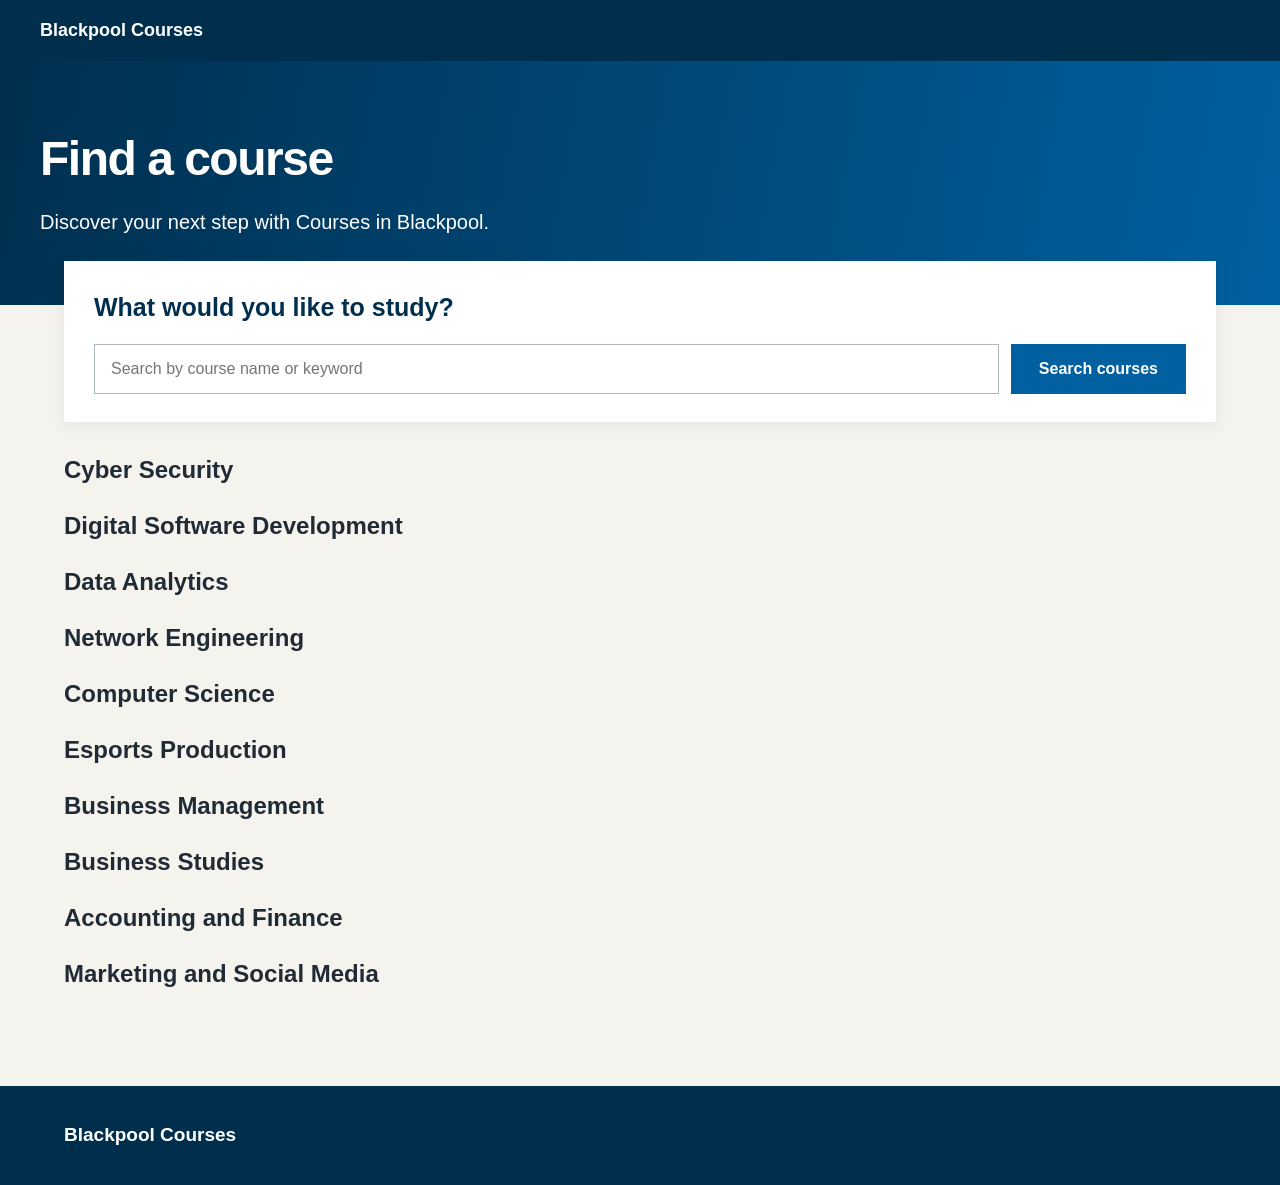
==== index.html @ 41bfefc9 "add source files to project and rename txt files to js" ====
<!doctype html>
<html lang="en">

<head>
    <meta charset="utf-8">
    <meta name="viewport" content="width=device-width, initial-scale=1">
    <title>Blackpool Courses</title>
    <link rel="stylesheet" href="style.css">
    <style>

    </style>
</head>

<body>
    <header>
        <div class="header-inner">
            <div class="brand">
                Blackpool Courses</div>

        </div>
    </header>
    <section class="hero">
        <div class="hero-inner">
            <h1>Find a course</h1>
            <p>Discover your next step with Courses in Blackpool.</p>
        </div>
    </section>
    <main>
        <div class="content">
            <section class="search-panel">
                <h2>What would you like to study?</h2>
                <div class="search-row"><input id="search" type="search"
                        placeholder="Search by course name or keyword"><button class="btn">Search courses</button></div>
            </section>
                <section>
                    <div id="courses">loading courses...    </div>
                </section>
        </div>
    </main>
    <footer>
        <div class="footer-inner"><strong>Blackpool Courses</strong></div>
    </footer>
    <script src="courses.js"></script>
    <script src="app.js"></script>
</body>

</html>
---- style.css ----
:root {
	--brand-dark: #002f4e/*#122c4b*/;
	--brand: #0060a0 /*#0876b9*/;
	--brand-light: #128fe2;
	--light: #f5f3ee;
	--dark: #202b35;
}

* {
	box-sizing: border-box
}

body {
	margin: 0;
	color: var(--dark);
	font-family: Arial, Helvetica, sans-serif;
	background: #fff;
	line-height: 1.5
}


header {
	background: var(--brand-dark);
	color: white
}

.header-inner {
	max-width: 1240px;
	margin: auto;
	padding: 21px 20px;
	display: flex;
	align-items: center;
	justify-content: space-between;
	gap: 28px
}

.brand {
	display: flex;
	align-items: center;
	gap: 14px;
	font-weight: bold;
	font-size: 18px;
	line-height: 1.05
}


.hero {
	background: linear-gradient(100deg, var(--brand-dark), var(--brand));
	color: #fff
}

.hero-inner {
	max-width: 1240px;
	margin: auto;
	padding: 62px 20px 68px
}


.hero h1 {
	font-size: 48px;
	margin: 0 0 12px;
	letter-spacing: -1.5px
}

.hero p {
	font-size: 20px;
	max-width: 610px;
	margin: 0;
}

main {
	background: var(--light);
	padding: 46px 5% 75px
}

.content {
	max-width: 1240px;
	margin: auto
}

.search-panel {
	background: white;
	padding: 28px 30px;
	box-shadow: 0 3px 14px #102b4514;
	margin-top: -90px;
	position: relative
}

.search-panel h2 {
	margin: 0 0 18px;
	color: var(--brand-dark);
	font-size: 25px
}

.search-row {
	display: flex;
	gap: 12px
}

.search-row input {
	flex: 1;
	border: 1px solid #acb8c1;
	padding: 15px 16px;
	font-size: 16px
}

.btn {
	border: 0;
	background: var(--brand);
	color: #fff;
	padding: 0 28px;
	font-size: 16px;
	font-weight: bold;
	cursor: pointer
}

.btn:hover {
	background: var(--brand-dark)
}

#courses {
	margin-top: 30px
}

.empty {
	display: none;
	text-align: center;
	padding: 30px;
	background: #fff
}

footer {
	background: var(--brand-dark);
	color: white;
	padding: 35px 5%;
	font-size: 19px
}

.footer-inner {
	max-width: 1240px;
	margin: auto;
}


@media(max-width:760px) {

	.hero-inner {
		padding-top: 35px
	}

	.search-panel {
		margin-top: -80px;
		padding: 22px
	}

	.search-row {
		display: block
	}

	.search-row input {
		width: 100%;
		margin-bottom: 10px
	}

	.btn {
		width: 100%;
		height: 49px;
	}

	.filters {
		margin-bottom: 25px
	}

	.footer-inner {
		display: block
	}
}
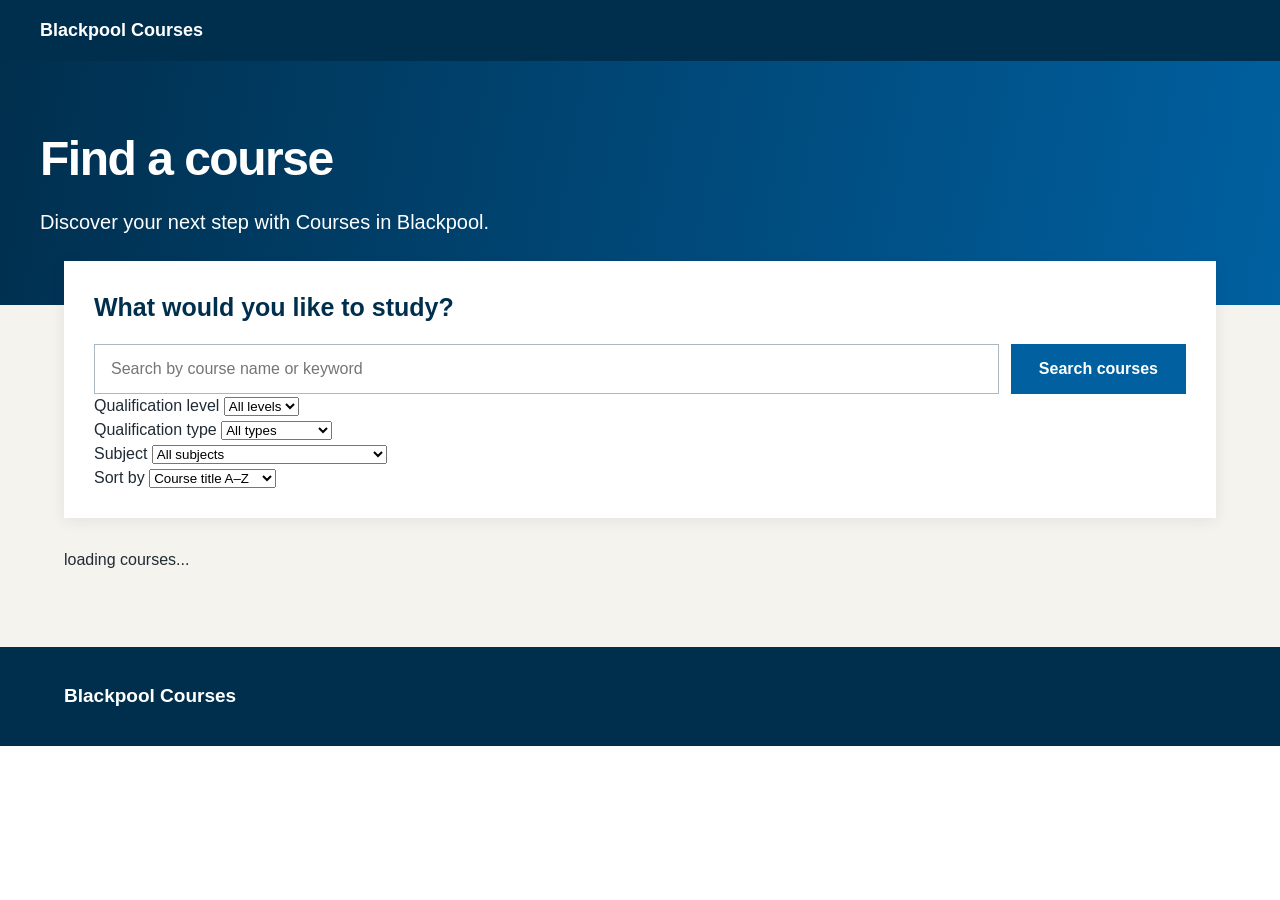
==== commit 6a8b1f67: "now to update index.html to use the dDOM references ourt script expects, starting with assiging corr" ====
--- a/index.html
+++ b/index.html
@@ -30,11 +30,89 @@
             <section class="search-panel">
                 <h2>What would you like to study?</h2>
                 <div class="search-row"><input id="search" type="search"
-                        placeholder="Search by course name or keyword"><button class="btn">Search courses</button></div>
+                        placeholder="Search by course name or keyword"><button id="searchButton" class="btn">Search
+                        courses</button>
+                </div>
+                <div class="filters">
+
+                    <div>
+                        <label for="level-filter">
+                            Qualification level
+                        </label>
+
+                        <select id="level-filter">
+                            <option value="all">
+                                All levels
+                            </option>
+                        </select>
+                    </div>
+
+
+                    <div>
+                        <label for="type-filter">
+                            Qualification type
+                        </label>
+
+                        <select id="type-filter">
+                            <option value="all">
+                                All types
+                            </option>
+                        </select>
+                    </div>
+
+
+                    <div>
+                        <label for="subject-filter">
+                            Subject
+                        </label>
+
+                        <select id="subject-filter">
+                            <option value="all">
+                                All subjects
+                            </option>
+                        </select>
+                    </div>
+
+                </div>
+                <div class="sort-control">
+
+                    <label for="sort">
+                        Sort by
+                    </label>
+
+                    <select id="sort">
+
+                        <option value="title-asc">
+                            Course title A–Z
+                        </option>
+
+                        <option value="title-desc">
+                            Course title Z–A
+                        </option>
+
+                        <option value="level-asc">
+                            Level low to high
+                        </option>
+
+                        <option value="level-desc">
+                            Level high to low
+                        </option>
+
+                        <option value="date-asc">
+                            Start date earliest
+                        </option>
+
+                        <option value="date-desc">
+                            Start date latest
+                        </option>
+
+                    </select>
+
+                </div>
             </section>
-                <section>
-                    <div id="courses">loading courses...    </div>
-                </section>
+            <section>
+                <div id="courses">loading courses... </div>
+            </section>
         </div>
     </main>
     <footer>
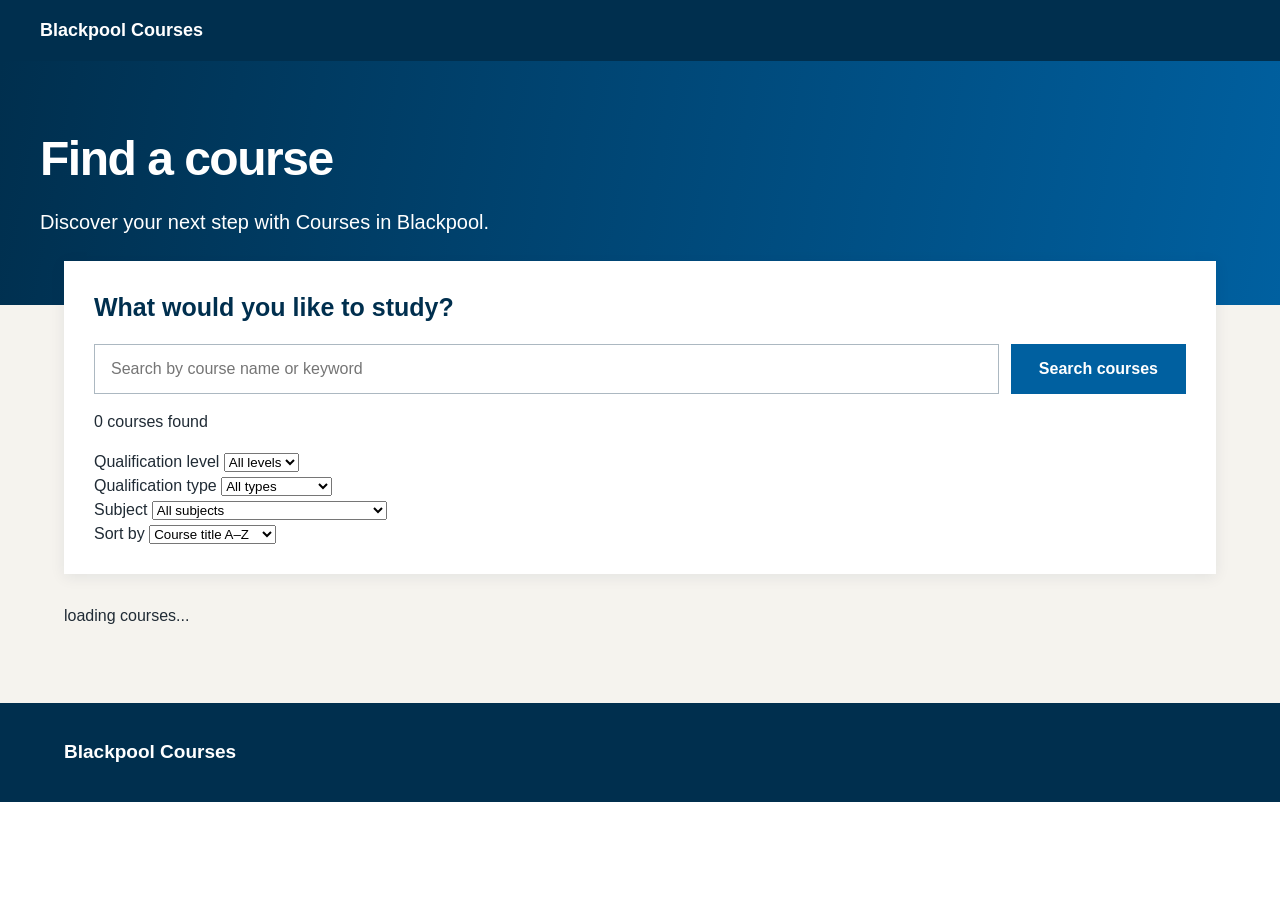
==== commit abf9f763: "added results counter element with placeholder (though placeholder is  moot as app.js replaces its c" ====
--- a/index.html
+++ b/index.html
@@ -33,6 +33,9 @@
                         placeholder="Search by course name or keyword"><button id="searchButton" class="btn">Search
                         courses</button>
                 </div>
+                <p id="results-counter">
+                    0 courses found
+                </p>
                 <div class="filters">
 
                     <div>
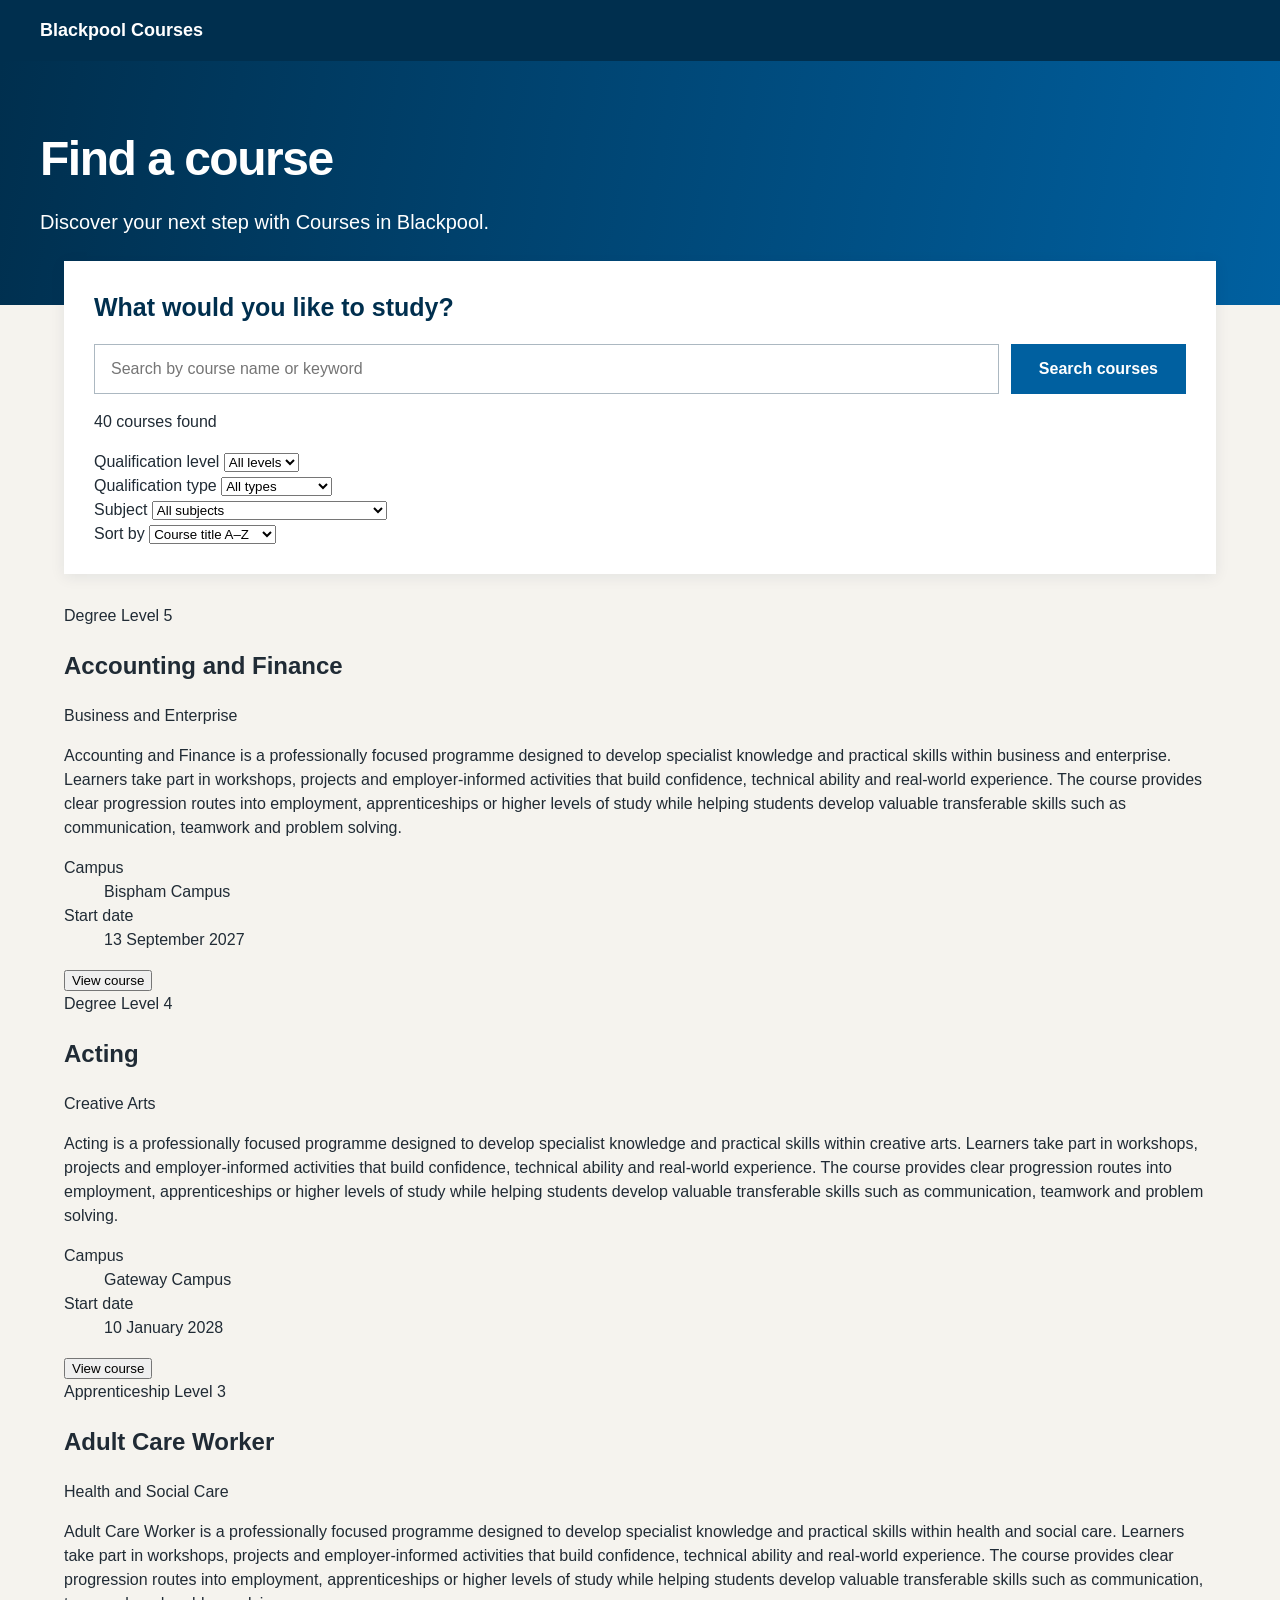
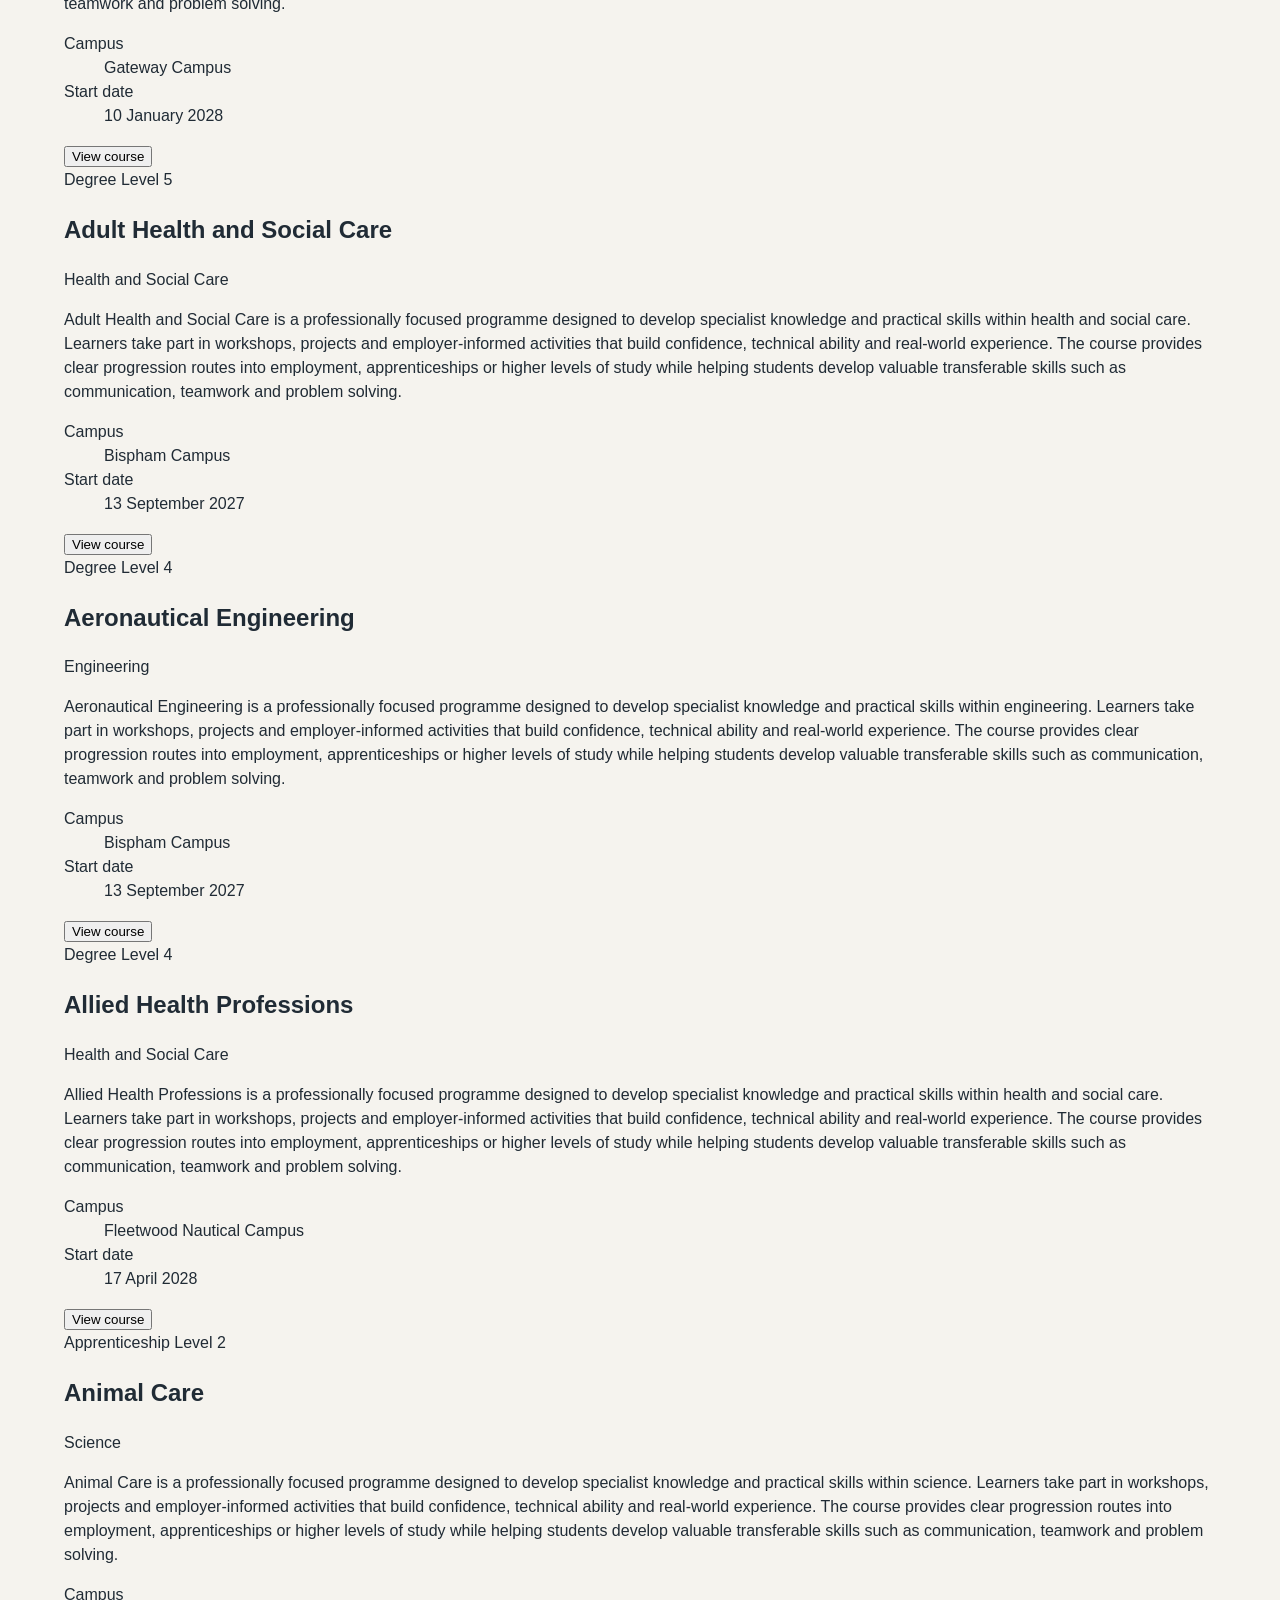
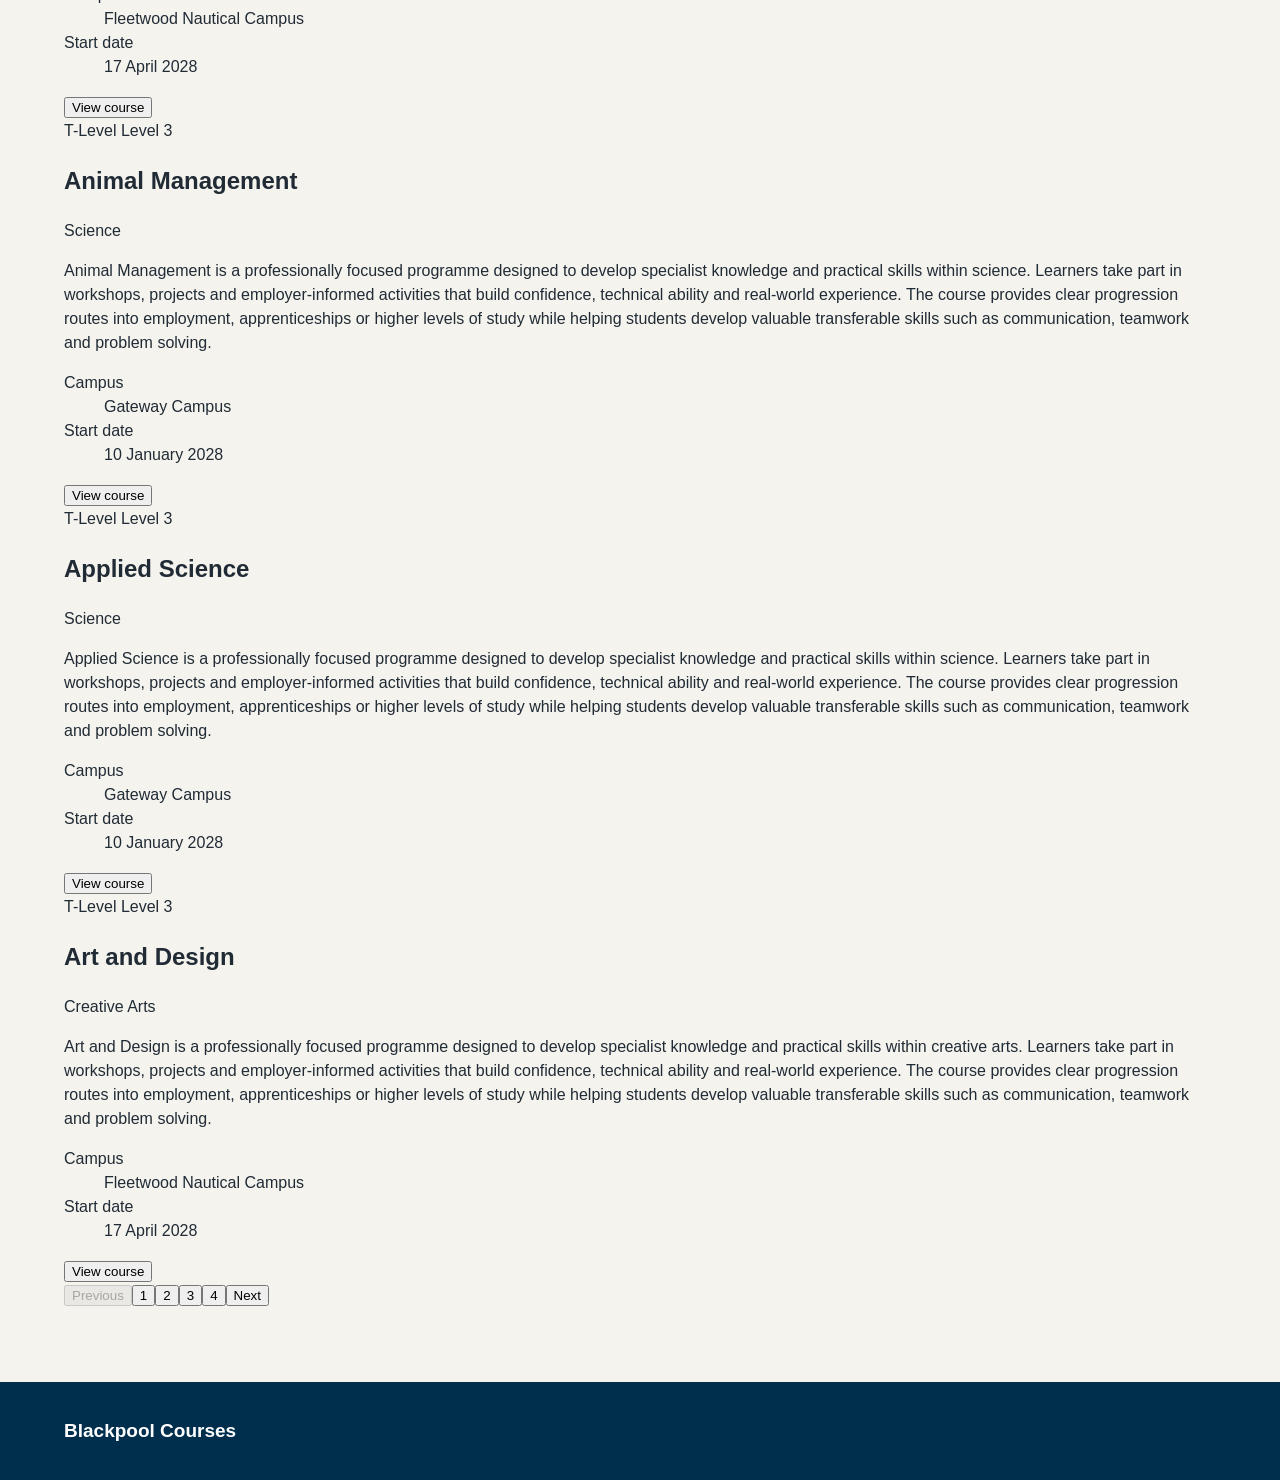
==== commit 85547456: "tested index.html in live server, console showed some typos  / syntax issues, cleaned up these issue" ====
--- a/index.html
+++ b/index.html
@@ -30,7 +30,7 @@
             <section class="search-panel">
                 <h2>What would you like to study?</h2>
                 <div class="search-row"><input id="search" type="search"
-                        placeholder="Search by course name or keyword"><button id="searchButton" class="btn">Search
+                        placeholder="Search by course name or keyword"><button id="search-button" class="btn">Search
                         courses</button>
                 </div>
                 <p id="results-counter">
@@ -113,9 +113,20 @@
 
                 </div>
             </section>
+            <div id="no-results" hidden>
+
+                <h2>No courses found</h2>
+
+                <p>
+                    Try changing your search term or filters.
+                </p>
+
+            </div>
             <section>
                 <div id="courses">loading courses... </div>
             </section>
+
+            <div id="pagination" aria-label="Course results pages"></div>
         </div>
     </main>
     <footer>
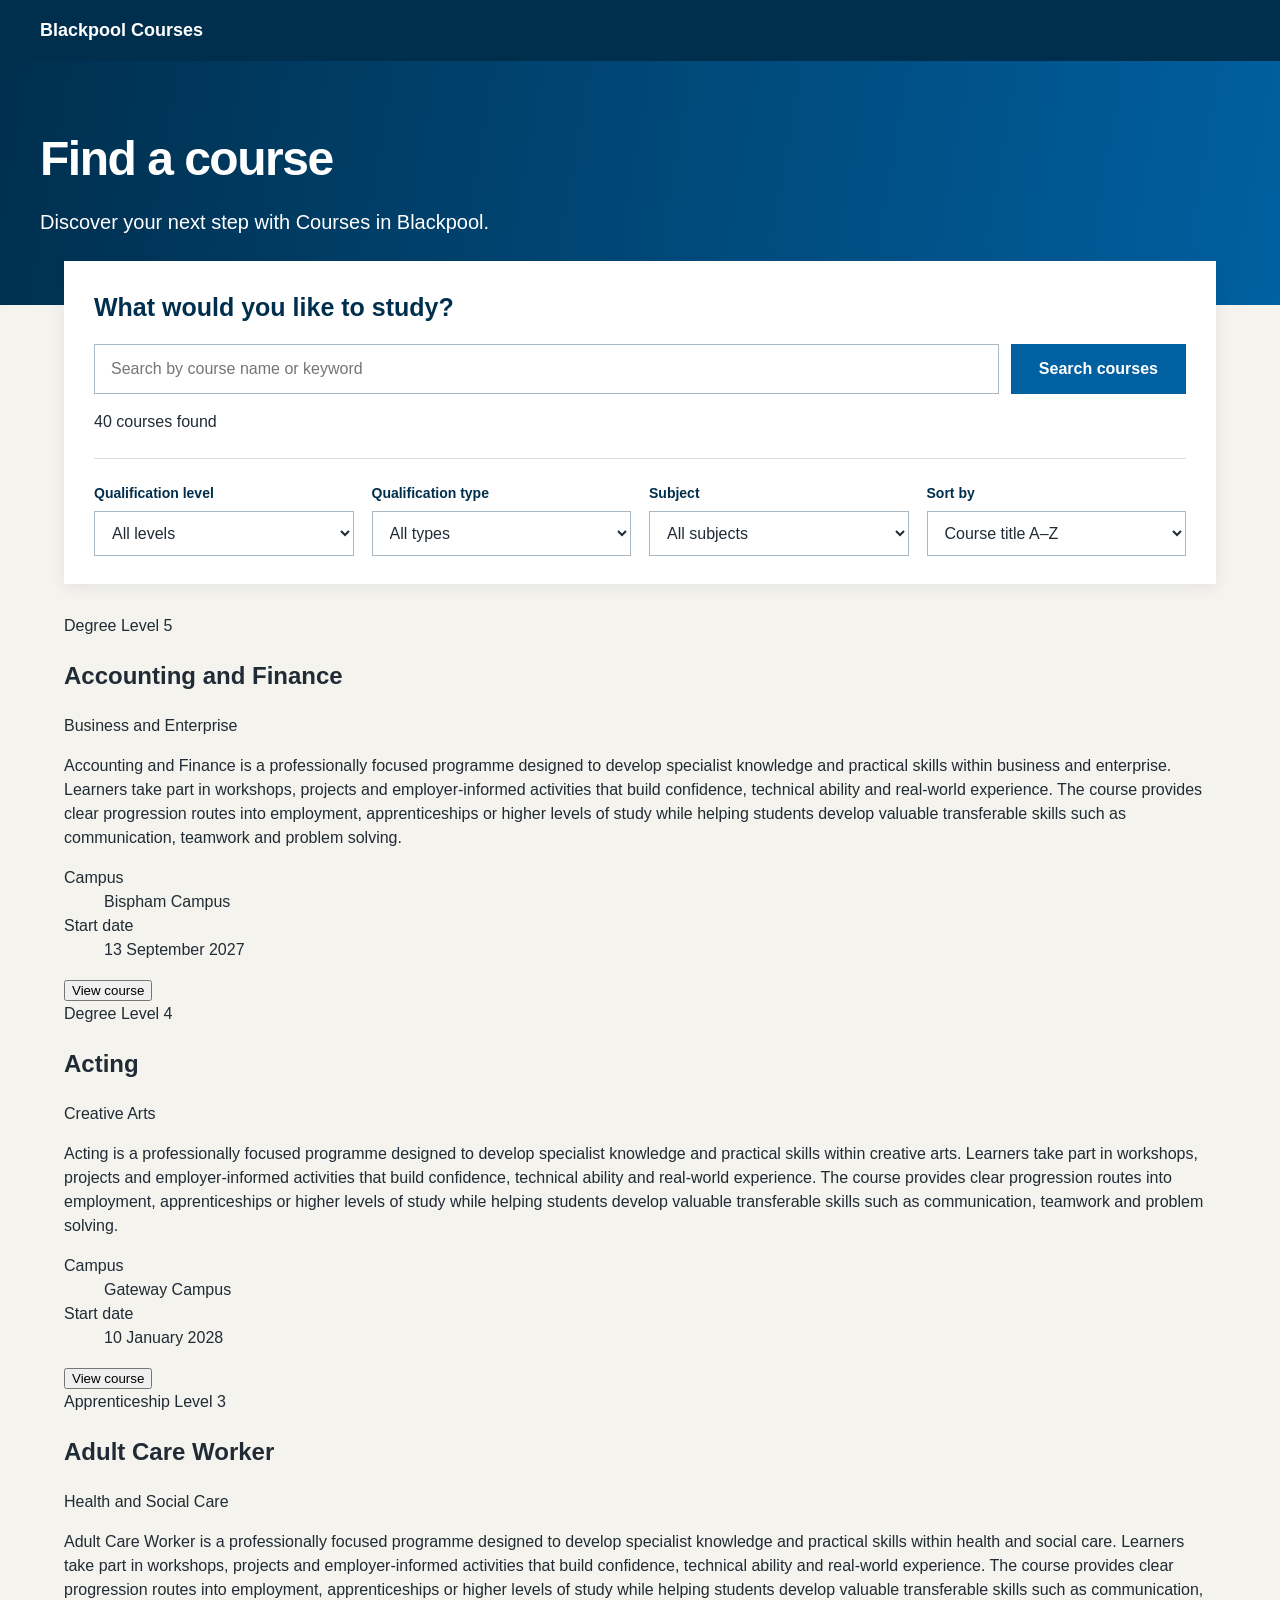
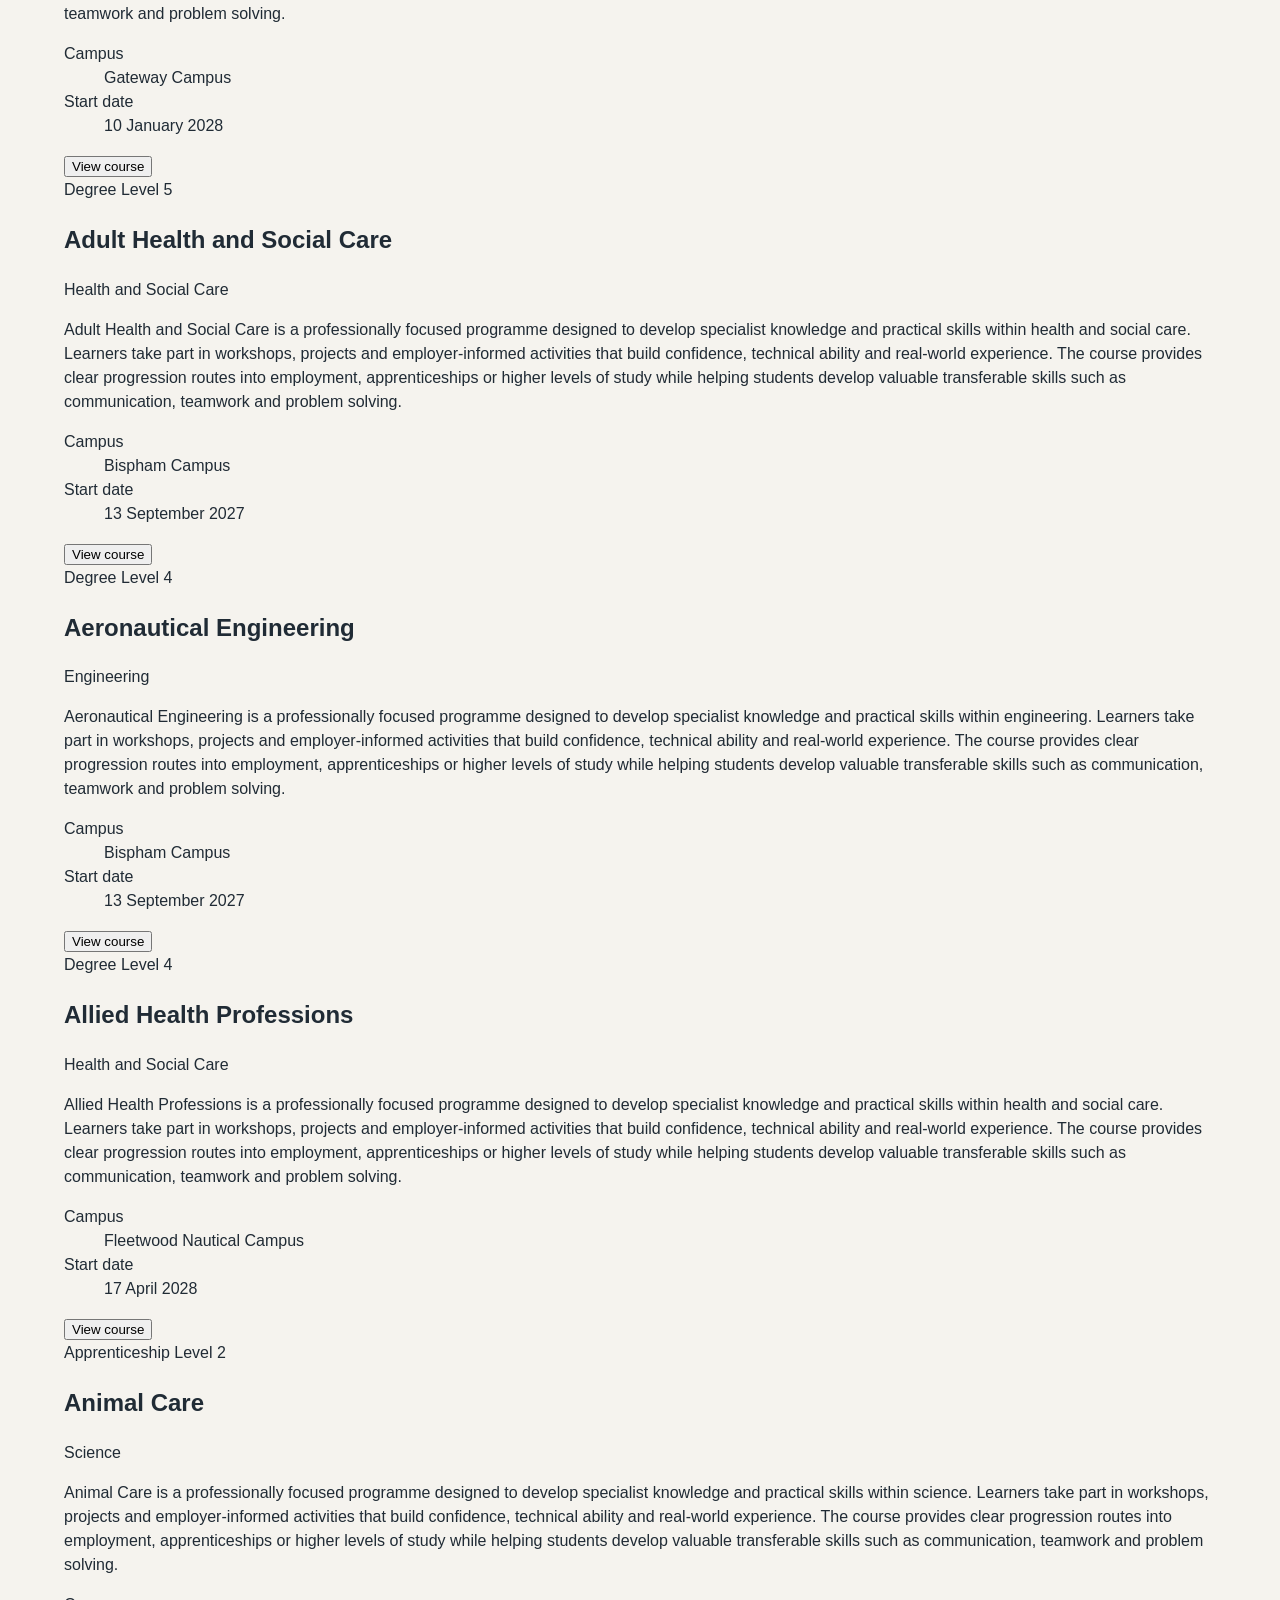
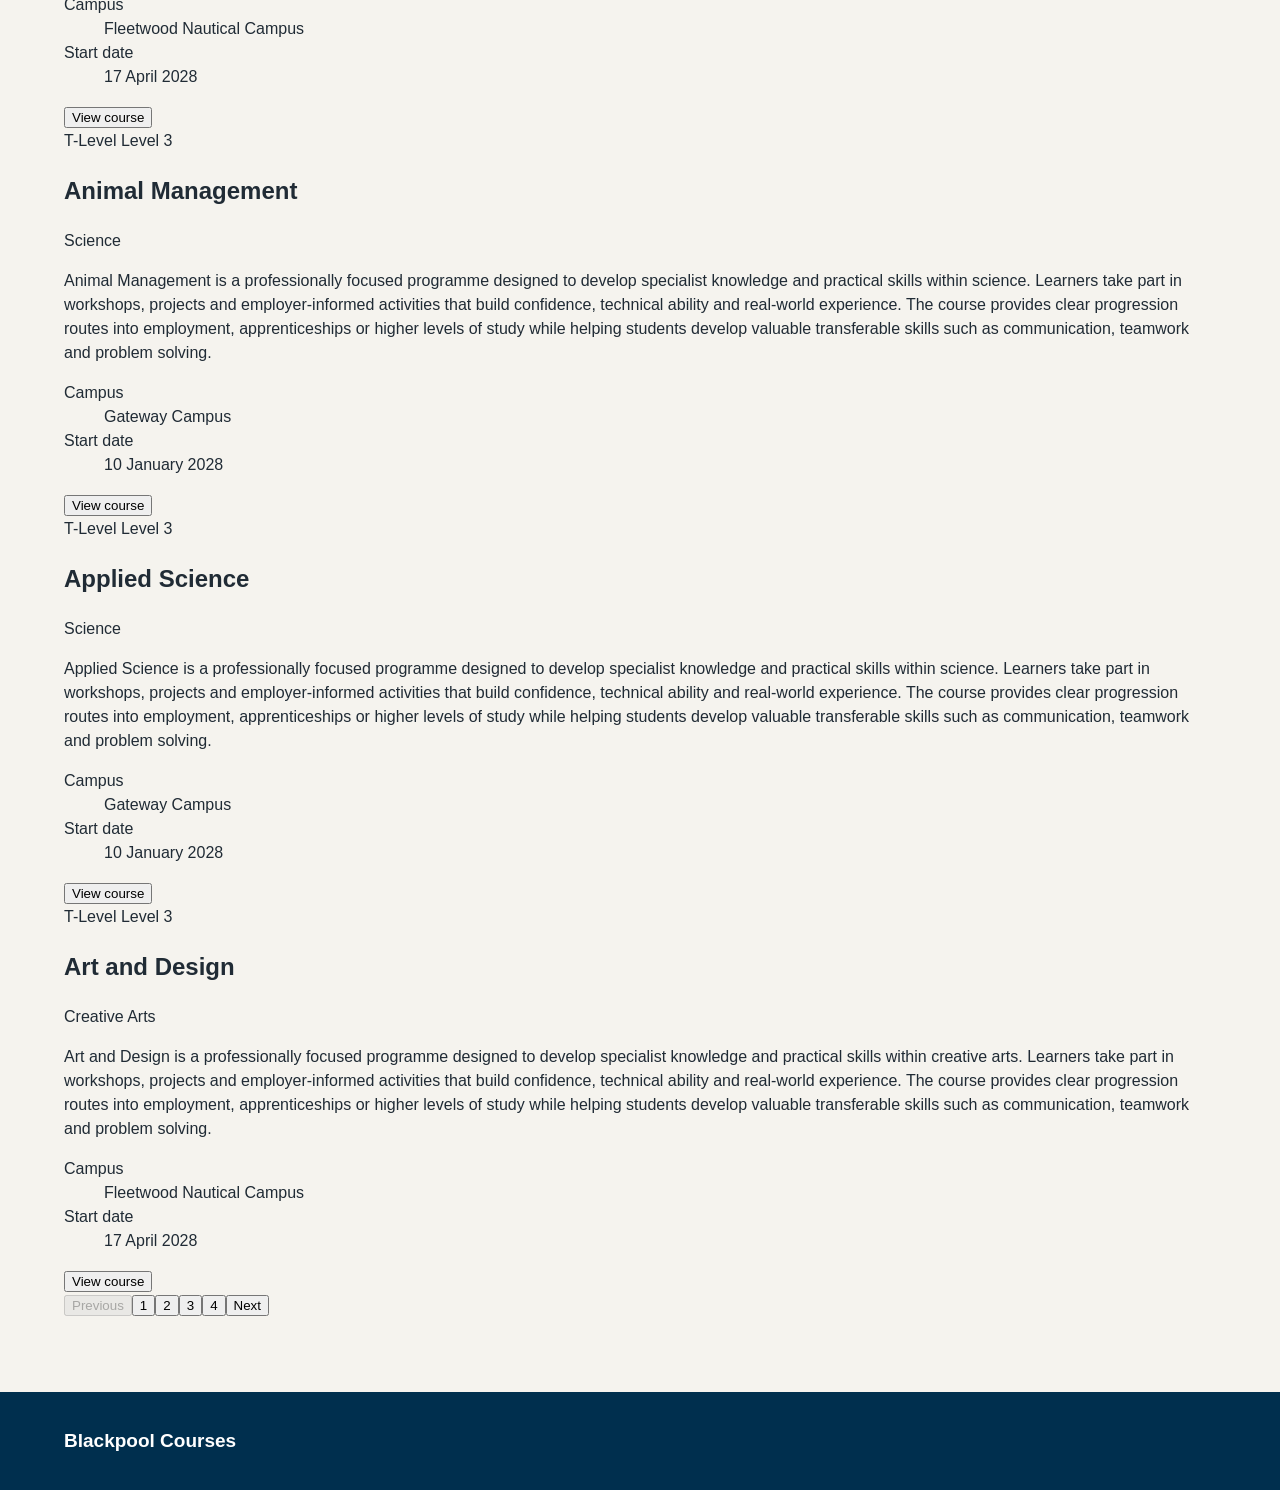
==== commit 5a8a82af: "add styling for filter controls (inc sorting)" ====
--- a/index.html
+++ b/index.html
@@ -38,7 +38,7 @@
                 </p>
                 <div class="filters">
 
-                    <div>
+                    <div class="filter-control">
                         <label for="level-filter">
                             Qualification level
                         </label>
@@ -51,7 +51,7 @@
                     </div>
 
 
-                    <div>
+                    <div class="filter-control">
                         <label for="type-filter">
                             Qualification type
                         </label>
@@ -64,7 +64,7 @@
                     </div>
 
 
-                    <div>
+                    <div class="filter-control">
                         <label for="subject-filter">
                             Subject
                         </label>
@@ -76,42 +76,44 @@
                         </select>
                     </div>
 
-                </div>
-                <div class="sort-control">
+                    <div class="filter-control">
 
-                    <label for="sort">
-                        Sort by
-                    </label>
+                        <label for="sort">
+                            Sort by
+                        </label>
 
-                    <select id="sort">
+                        <select id="sort">
 
-                        <option value="title-asc">
-                            Course title A–Z
-                        </option>
+                            <option value="title-asc">
+                                Course title A–Z
+                            </option>
 
-                        <option value="title-desc">
-                            Course title Z–A
-                        </option>
+                            <option value="title-desc">
+                                Course title Z–A
+                            </option>
 
-                        <option value="level-asc">
-                            Level low to high
-                        </option>
+                            <option value="level-asc">
+                                Level low to high
+                            </option>
 
-                        <option value="level-desc">
-                            Level high to low
-                        </option>
+                            <option value="level-desc">
+                                Level high to low
+                            </option>
 
-                        <option value="date-asc">
-                            Start date earliest
-                        </option>
+                            <option value="date-asc">
+                                Start date earliest
+                            </option>
 
-                        <option value="date-desc">
-                            Start date latest
-                        </option>
+                            <option value="date-desc">
+                                Start date latest
+                            </option>
 
-                    </select>
+                        </select>
+
+                    </div>
 
                 </div>
+
             </section>
             <div id="no-results" hidden>
 
--- a/style.css
+++ b/style.css
@@ -174,4 +174,41 @@
 	.footer-inner {
 		display: block
 	}
+}
+
+/*Douglas' CSS*/
+
+/*FILTER  CONTROLS*/
+
+.filters {
+	display: grid;
+	grid-template-columns: repeat(4, 1fr);
+	gap: 18px;
+	margin-top: 24px;
+	padding-top: 24px;
+	border-top: 1px solid #d8dee3;
+}
+
+
+.filter-control {
+	display: flex;
+	flex-direction: column;
+	gap: 7px;
+}
+
+
+.filter-control label {
+	font-weight: bold;
+	color: var(--brand-dark);
+	font-size: 14px;
+}
+
+
+.filter-control select {
+	width: 100%;
+	padding: 12px 13px;
+	border: 1px solid #acb8c1;
+	background: white;
+	font: inherit;
+	color: var(--dark);
 }
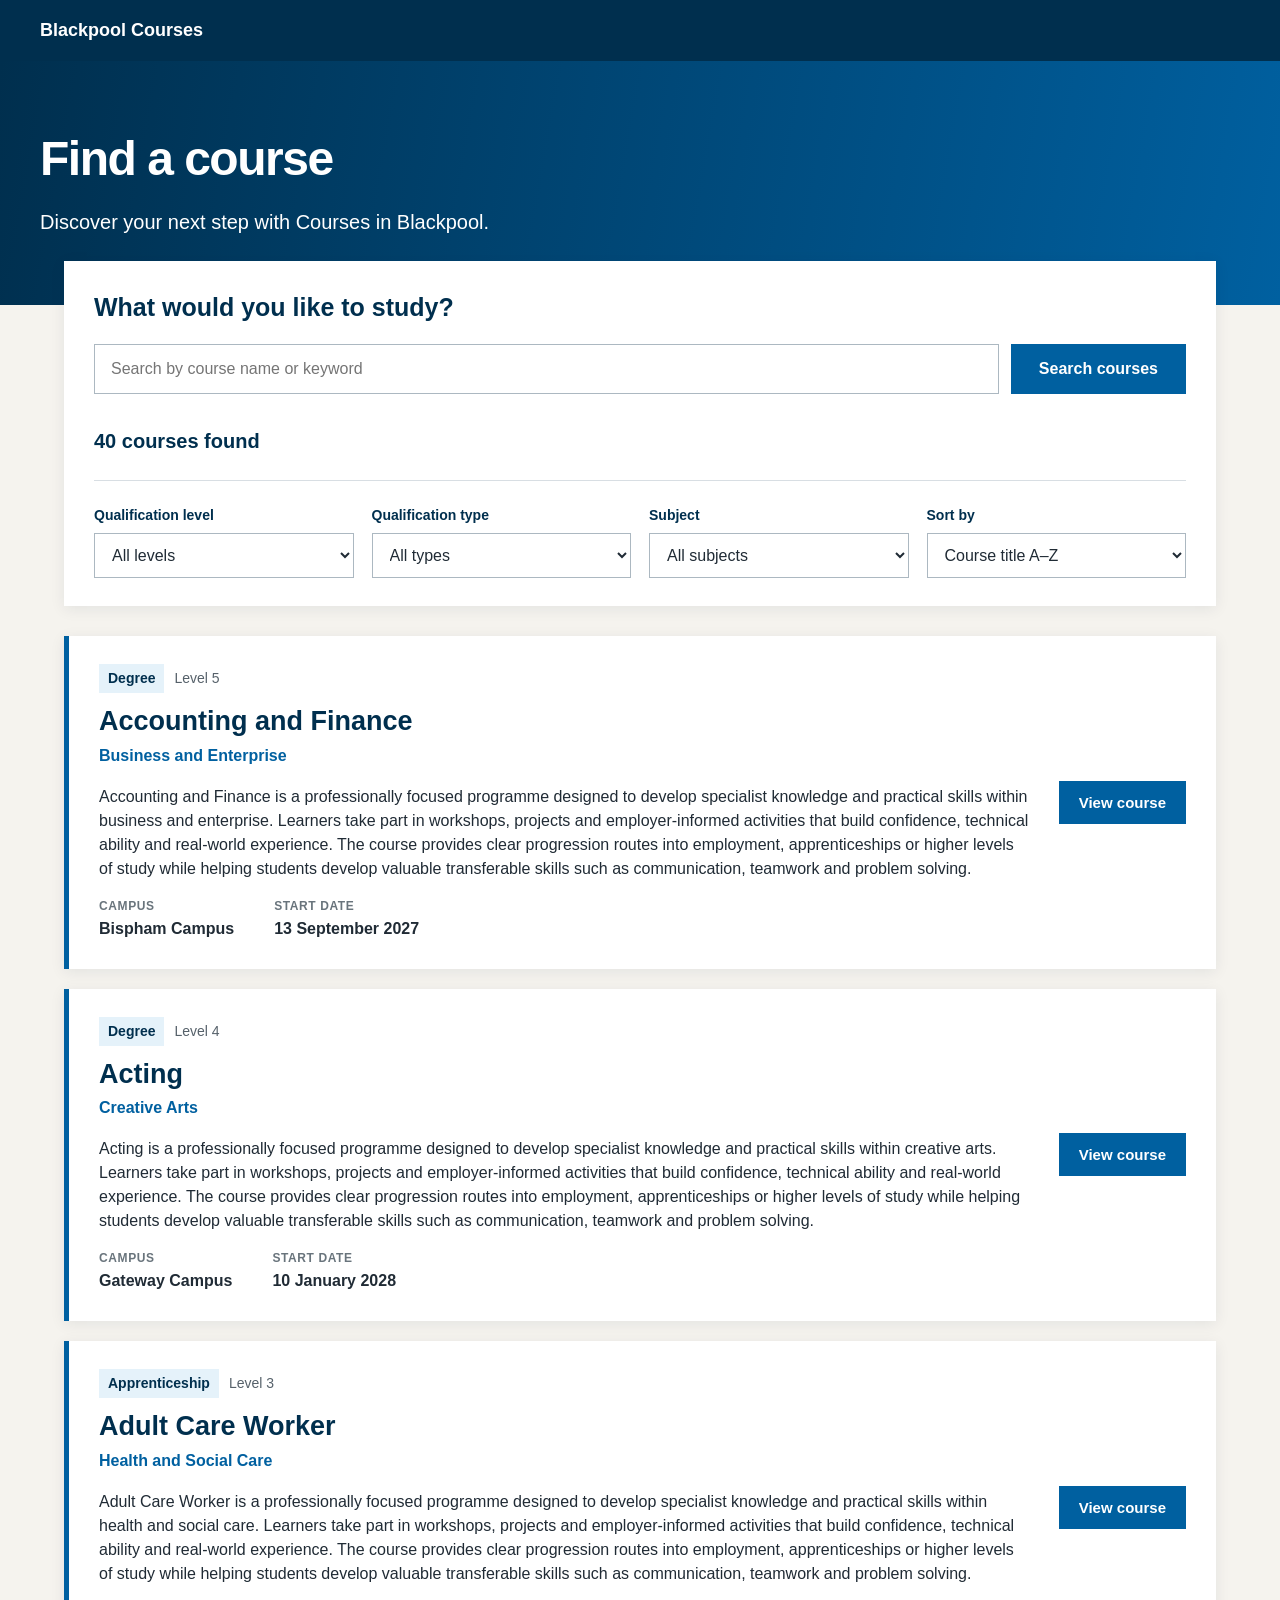
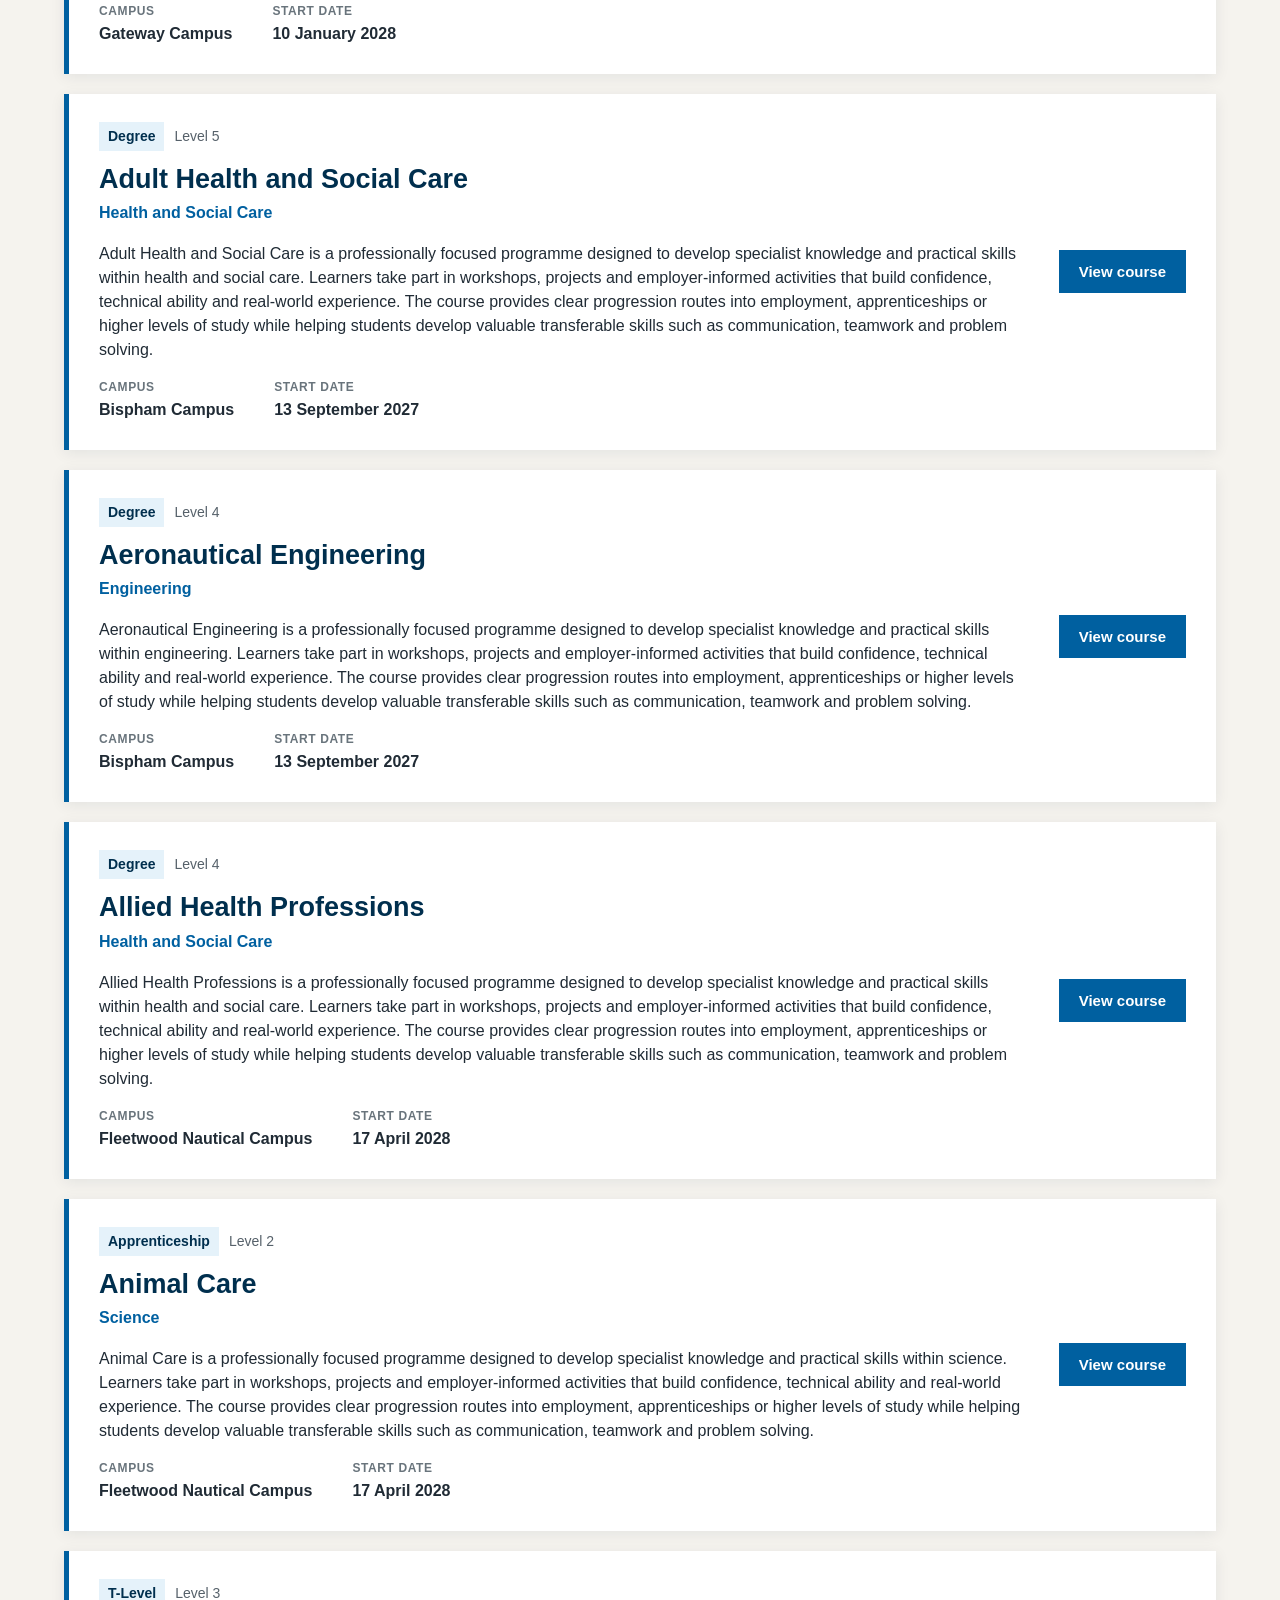
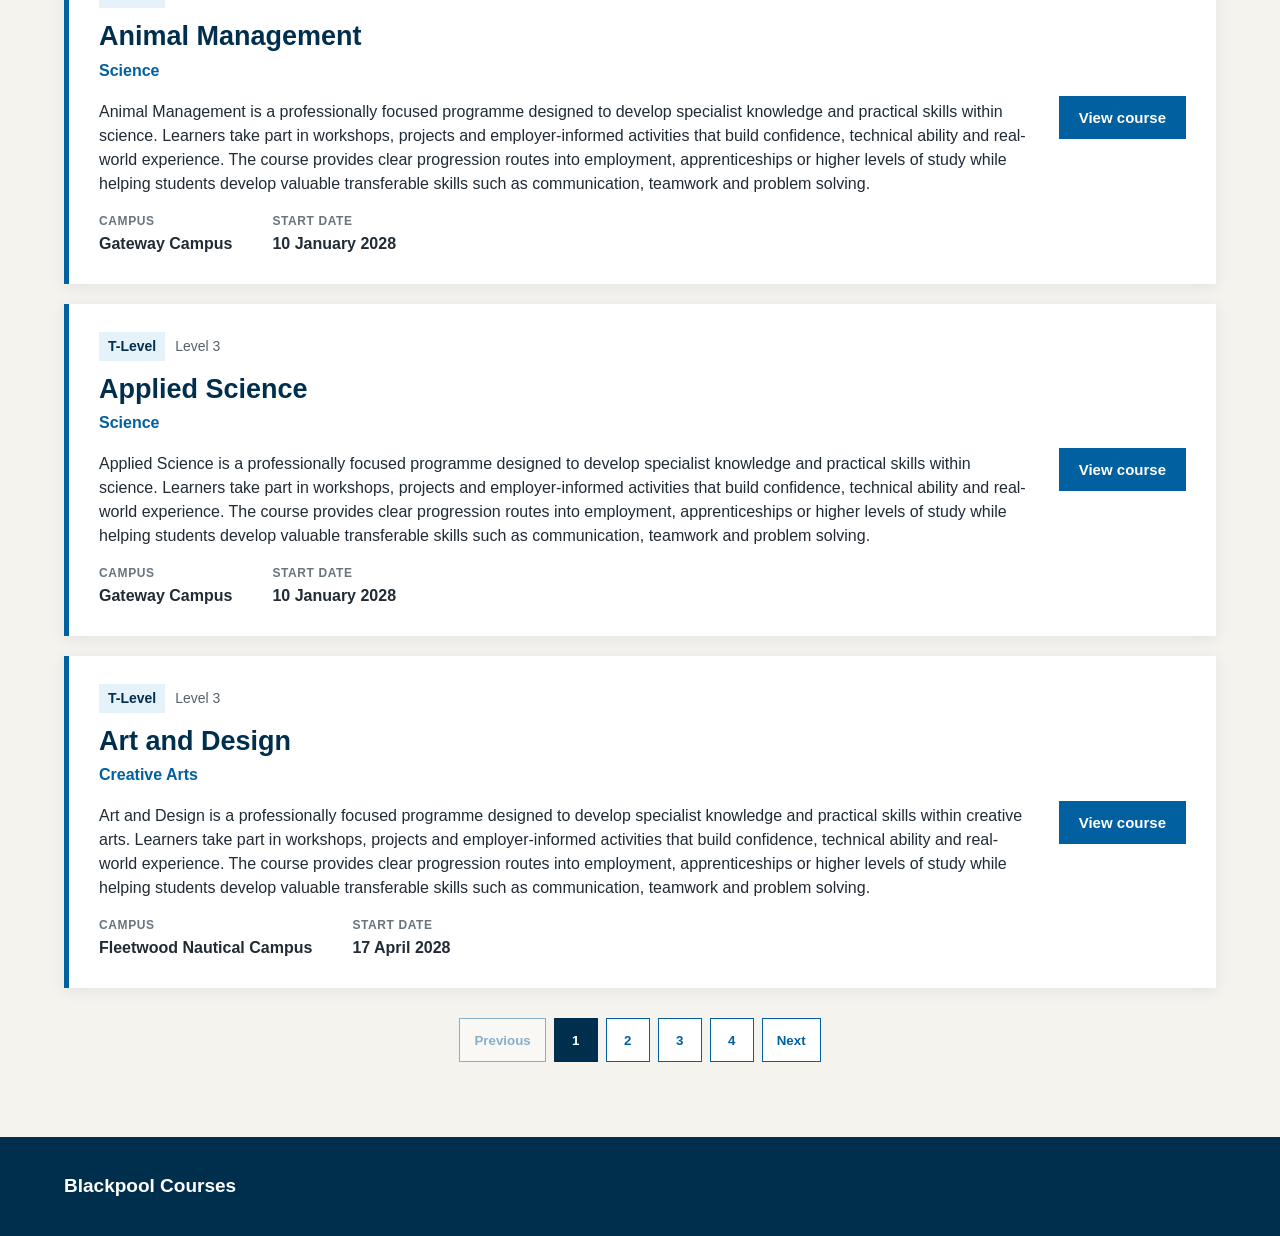
==== commit c26d2a3f: "proofread comments and    fix any  typos" ====
--- a/index.html
+++ b/index.html
@@ -6,9 +6,6 @@
     <meta name="viewport" content="width=device-width, initial-scale=1">
     <title>Blackpool Courses</title>
     <link rel="stylesheet" href="style.css">
-    <style>
-
-    </style>
 </head>
 
 <body>
--- a/style.css
+++ b/style.css
@@ -211,4 +211,244 @@
 	background: white;
 	font: inherit;
 	color: var(--dark);
+}
+
+/*RESULTS AREA*/
+
+#results-counter {
+    margin: 32px 0 16px;
+    font-size: 20px;
+    font-weight: bold;
+    color: var(--brand-dark);
+}
+
+#courses {
+    display: grid;
+    gap: 20px;
+}
+
+/*COURSE CARDS*/
+
+.course-card {
+    background: #fff;
+    display: flex;
+    justify-content: space-between;
+    gap: 30px;
+
+    padding: 28px 30px;
+
+    border-left: 5px solid var(--brand);
+
+    box-shadow: 0 3px 14px rgba(16, 43, 69, 0.08);
+}
+
+
+.course-card__content {
+    flex: 1;
+    min-width: 0;
+}
+
+.course-card__meta {
+    display: flex;
+    align-items: center;
+    flex-wrap: wrap;
+
+    gap: 10px;
+
+    margin-bottom: 12px;
+
+    font-size: 14px;
+    color: #56616a;
+}
+
+
+.course-badge {
+    display: inline-block;
+
+    padding: 4px 9px;
+
+    background: #e5f2fa;
+    color: var(--brand-dark);
+
+    font-weight: bold;
+}
+
+.course-card__title {
+    margin: 0 0 6px;
+
+    font-size: 27px;
+    line-height: 1.2;
+
+    color: var(--brand-dark);
+}
+
+
+.course-card__subject {
+    margin: 0 0 17px;
+
+    font-weight: bold;
+
+    color: var(--brand);
+}
+
+.course-details {
+    display: flex;
+    flex-wrap: wrap;
+
+    gap: 40px;
+
+    margin: 0;
+}
+
+
+.course-details div {
+    display: flex;
+    flex-direction: column;
+}
+
+
+.course-details dt {
+    font-size: 12px;
+    font-weight: bold;
+
+    color: #69747c;
+
+    text-transform: uppercase;
+    letter-spacing: 0.05em;
+}
+
+
+.course-details dd {
+    margin: 2px 0 0;
+
+    font-weight: bold;
+
+    color: var(--dark);
+}
+
+.course-card__action {
+    display: flex;
+    align-items: center;
+}
+
+
+.course-link {
+    border: 0;
+
+    background: var(--brand);
+    color: #fff;
+
+    padding: 13px 20px;
+
+    font-size: 15px;
+    font-weight: bold;
+
+    cursor: pointer;
+
+    white-space: nowrap;
+}
+
+
+.course-link:hover {
+    background: var(--brand-dark);
+}
+
+
+.course-link:focus-visible {
+    outline: 3px solid var(--brand-light);
+    outline-offset: 2px;
+}
+
+/*PAGINATION*/
+
+#pagination {
+    display: flex;
+
+    justify-content: center;
+    align-items: center;
+
+    flex-wrap: wrap;
+
+    gap: 8px;
+
+    margin-top: 30px;
+}
+
+
+.pagination-button {
+    min-width: 44px;
+    min-height: 44px;
+
+    padding: 8px 14px;
+
+    border: 1px solid var(--brand);
+
+    background: #fff;
+    color: var(--brand);
+
+    font-weight: bold;
+
+    cursor: pointer;
+}
+
+
+.pagination-button:hover:not(:disabled) {
+    background: var(--brand);
+    color: #fff;
+}
+
+
+.pagination-button.is-current {
+    background: var(--brand-dark);
+    border-color: var(--brand-dark);
+    color: #fff;
+}
+
+
+.pagination-button:disabled {
+    opacity: 0.45;
+    cursor: not-allowed;
+}
+
+/*mobile responsiveness*/
+
+@media (max-width: 760px) {
+
+    .course-card {
+        display: block;
+
+        padding: 22px;
+    }
+
+
+    .course-card__title {
+        font-size: 23px;
+    }
+
+
+    .course-card__action {
+        margin-top: 22px;
+    }
+
+
+    .course-link {
+        width: 100%;
+    }
+
+
+    .course-details {
+        display: grid;
+
+        grid-template-columns: 1fr;
+
+        gap: 12px;
+    }
+
+
+    .filters {
+        grid-template-columns: 1fr;
+        gap: 14px;
+    }
+
+
 }
